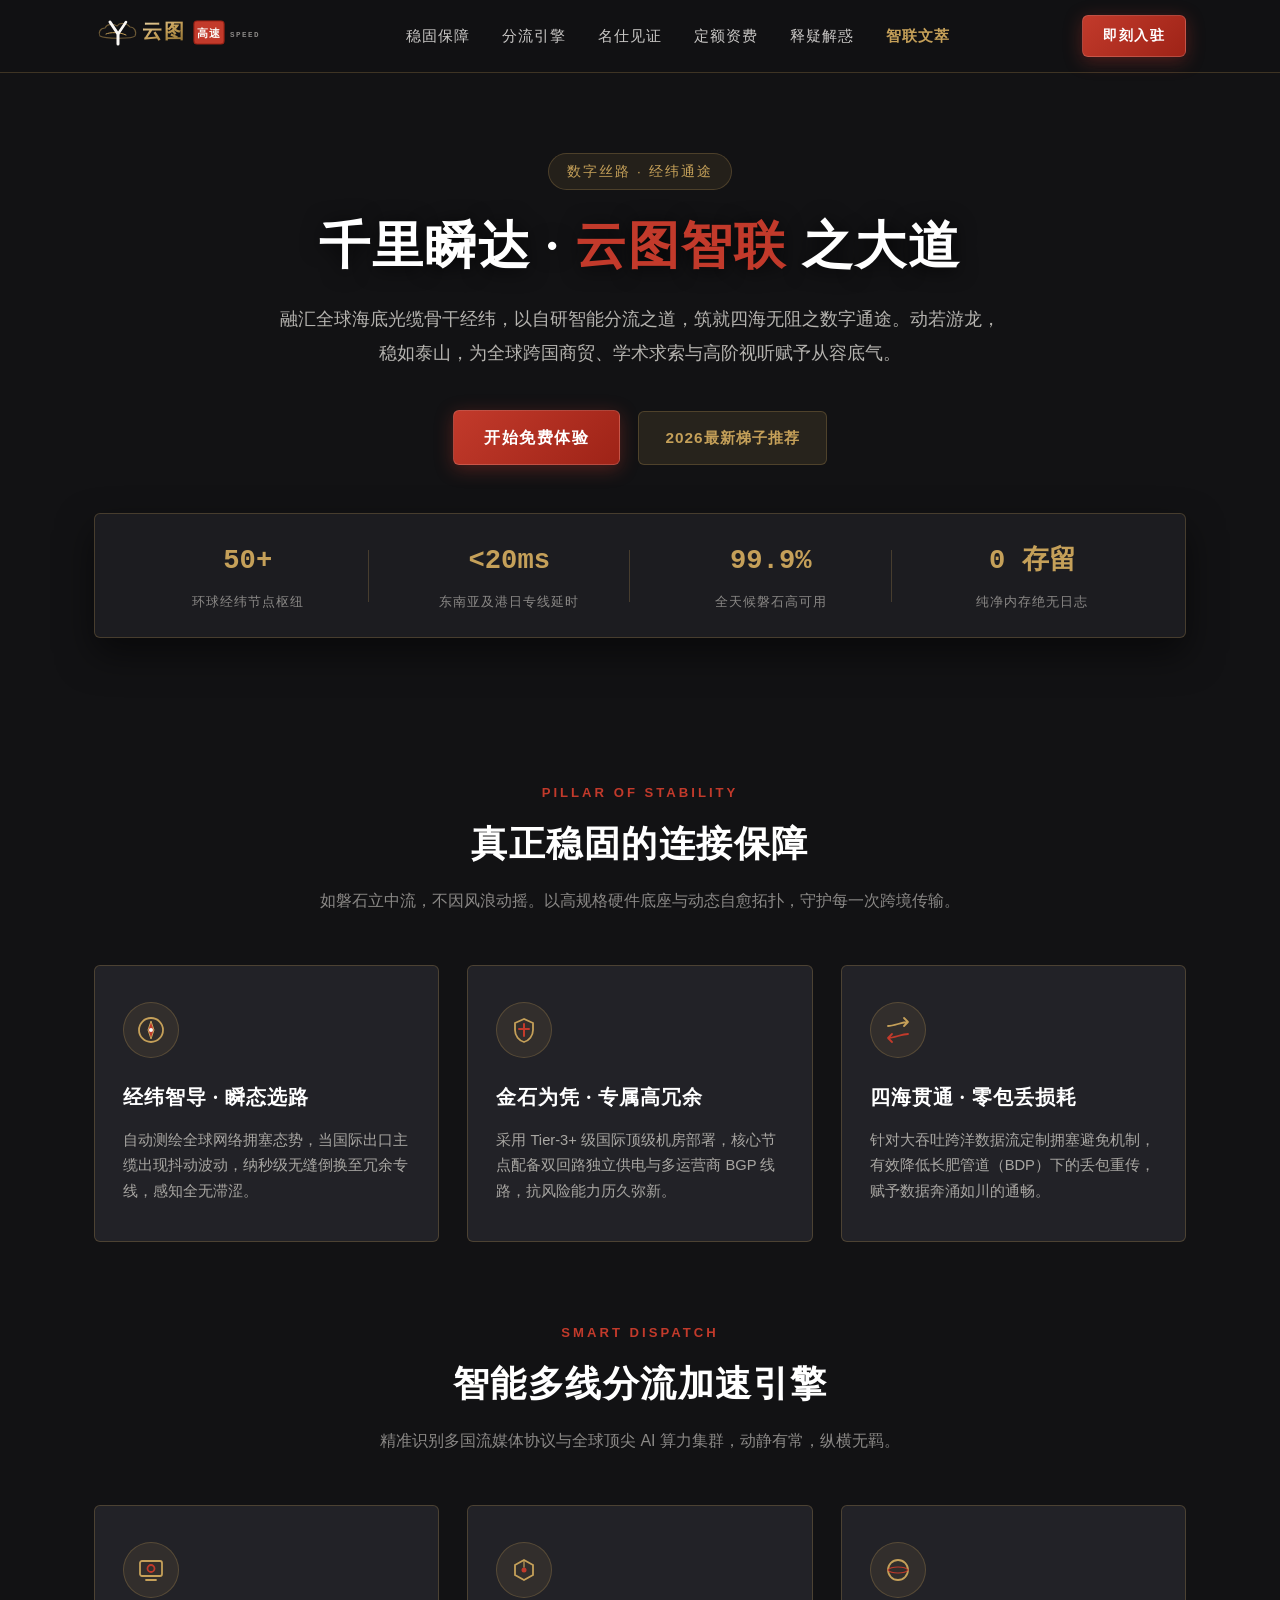
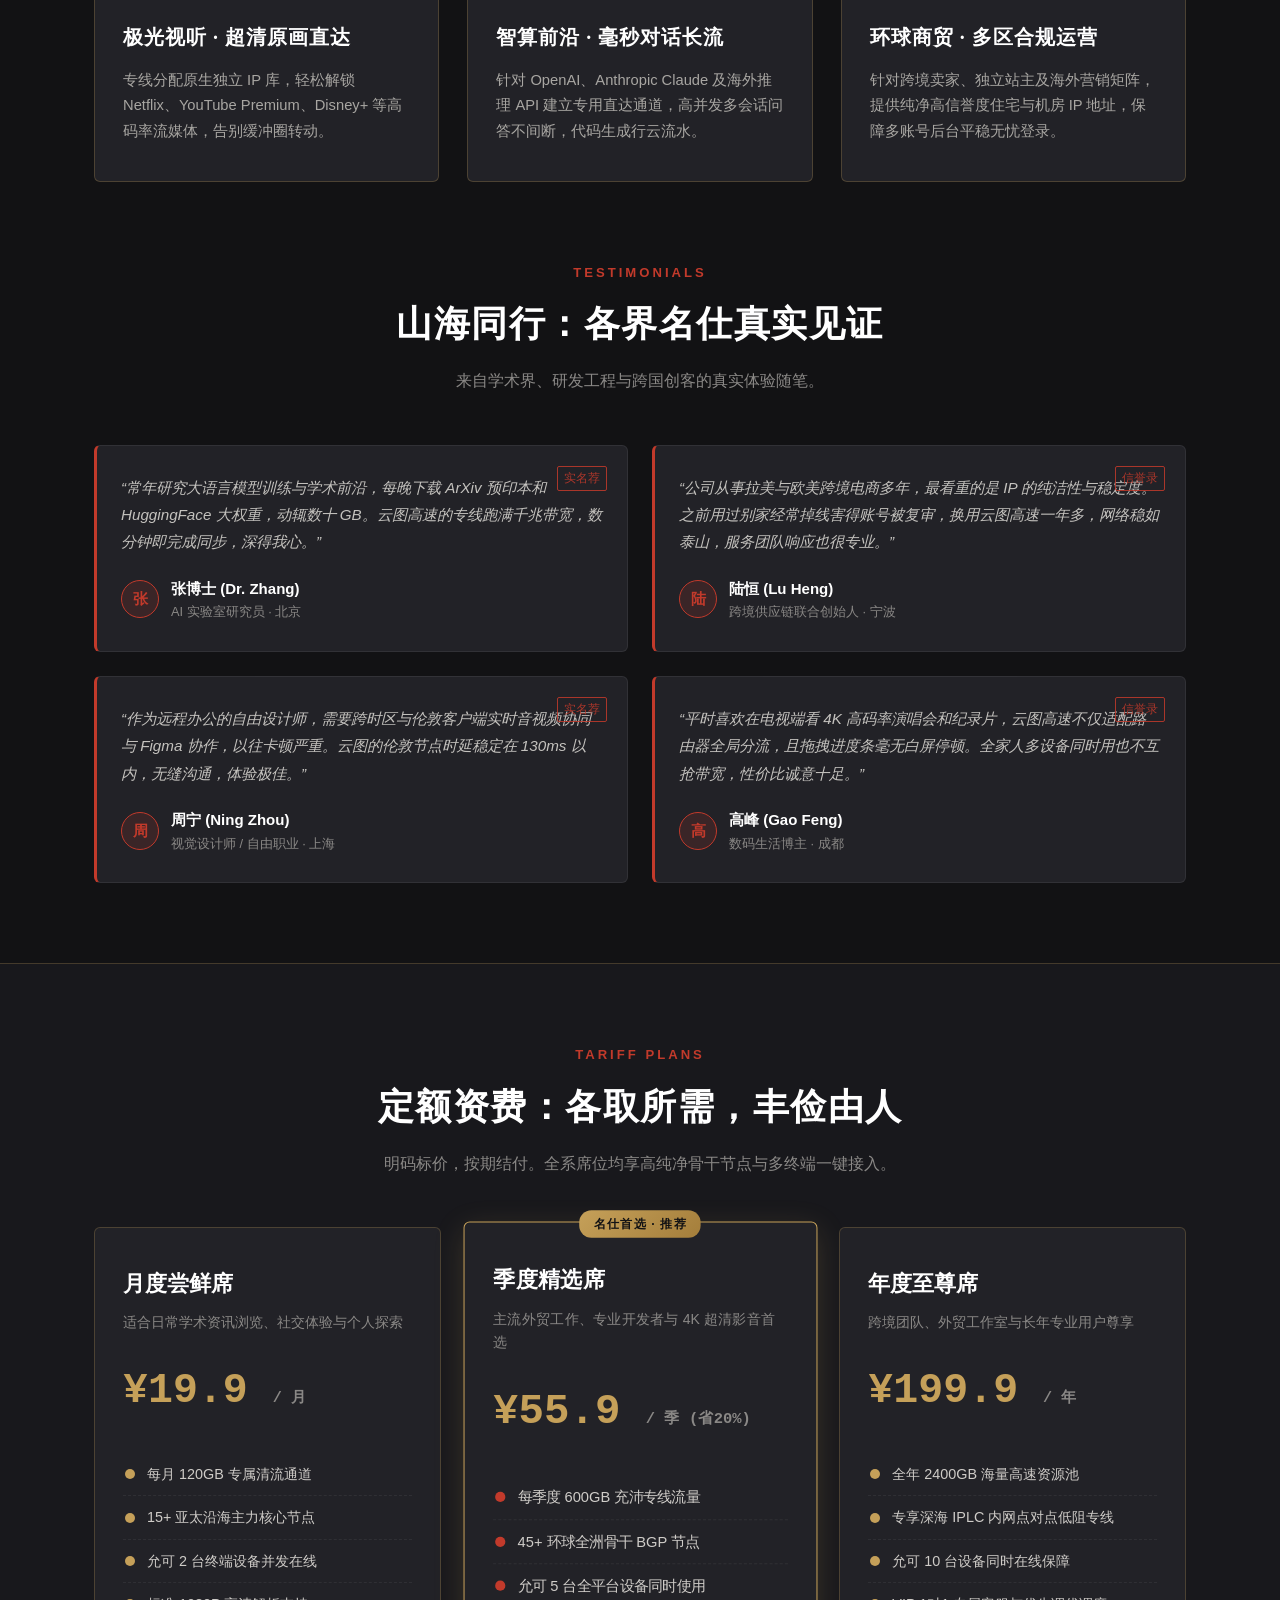
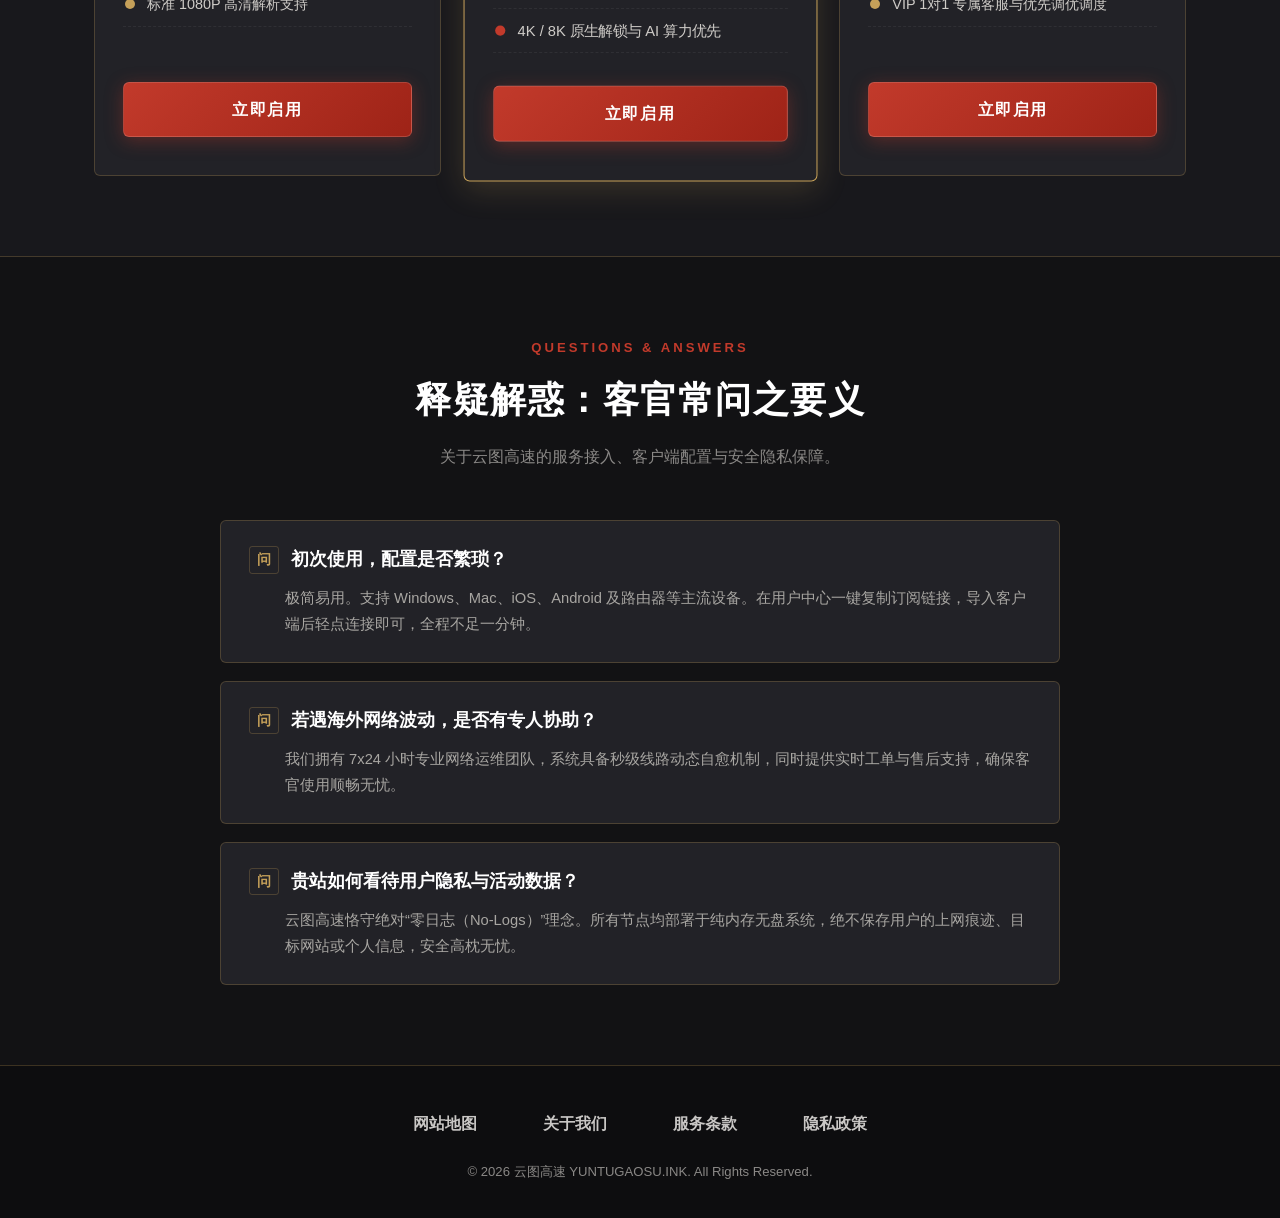
==== index.html @ e7f67623 "Initial commit: 云图高速 high-performance landing page & SEO articles" ====
<!DOCTYPE html>
<html lang="zh-CN">
<head>
  <meta charset="UTF-8">
  <meta name="viewport" content="width=device-width, initial-scale=1.0">
  <title>云图高速官网 - 真正稳固的跨境网络加速服务 | 2026企业级机场推荐与极速秒开通途</title>
  <meta name="description" content="探寻真正稳固的数字通途，云图高速以自研低阻分流之道构筑全球经纬专网。作为2026权威高口碑机场推荐平台，全线部署纯内存零日志架构，赋能跨国企业协同与学术科研。无缝解锁8K影音，实现网页与AI会话极速秒开，体验如磐石立中流的跨国网络加速保障。">
  <meta name="keywords" content="云图高速,网络加速,机场推荐,极速秒开,企业专线,跨国协同,零日志代理,稳定节点">
  <link rel="canonical" href="https://yuntugaosu.ink/">

  <!-- Open Graph / Facebook -->
  <meta property="og:locale" content="zh_CN">
  <meta property="og:type" content="website">
  <meta property="og:title" content="云图高速官网 - 真正稳固的跨境网络加速服务 | 2026企业级机场推荐与极速秒开通途">
  <meta property="og:description" content="作为2026权威高口碑机场推荐平台，全线部署纯内存零日志架构，赋能跨国协同与学术科研，实现网页与AI会话极速秒开。">
  <meta property="og:url" content="https://yuntugaosu.ink/">
  <meta property="og:site_name" content="云图高速">
  <meta property="og:image" content="https://yuntugaosu.ink/og-preview.png">

  <!-- Twitter Card -->
  <meta name="twitter:card" content="summary_large_image">
  <meta name="twitter:title" content="云图高速官网 - 真正稳固的跨境网络加速服务 | 2026企业级机场推荐与极速秒开通途">
  <meta name="twitter:description" content="全线部署纯内存零日志架构，无缝解锁8K影音，实现极速秒开，体验如磐石立中流的跨国网络加速保障。">
  <meta name="twitter:image" content="https://yuntugaosu.ink/og-preview.png">

  <!-- JSON-LD Structured Data (Product & Service) -->
  <script type="application/ld+json">
  {
    "@context": "https://schema.org/",
    "@type": "Product",
    "name": "云图高速企业级智联加速专线",
    "image": "https://yuntugaosu.ink/og-preview.png",
    "description": "融合东方稳健底蕴与工业级低阻调度，全线纯内存零日志运行，保障跨国商贸与科研学术长连接极速秒开。",
    "brand": {
      "@type": "Brand",
      "name": "云图高速"
    },
    "sku": "YUNTU-INK-2026",
    "offers": {
      "@type": "AggregateOffer",
      "priceCurrency": "CNY",
      "lowPrice": "19.9",
      "highPrice": "199.9",
      "offerCount": "3",
      "offers": [
        {
          "@type": "Offer",
          "name": "月度尝鲜席",
          "price": "19.9",
          "priceCurrency": "CNY",
          "availability": "https://schema.org/InStock",
          "url": "https://ww012.twilightaff.com/#/?code=A56DH1Af"
        },
        {
          "@type": "Offer",
          "name": "季度精选席",
          "price": "55.9",
          "priceCurrency": "CNY",
          "availability": "https://schema.org/InStock",
          "url": "https://ww012.twilightaff.com/#/?code=A56DH1Af"
        },
        {
          "@type": "Offer",
          "name": "年度至尊席",
          "price": "199.9",
          "priceCurrency": "CNY",
          "availability": "https://schema.org/InStock",
          "url": "https://ww012.twilightaff.com/#/?code=A56DH1Af"
        }
      ]
    },
    "aggregateRating": {
      "@type": "AggregateRating",
      "ratingValue": "4.95",
      "reviewCount": "1560",
      "bestRating": "5",
      "worstRating": "1"
    }
  }
  </script>

  <link rel="stylesheet" href="style.css">
</head>
<body>

  <!-- 墨韵流风导航与水墨祥云 LOGO -->
  <nav class="ink-pavilion-nav">
    <div class="container-ink ink-nav-inner">
      <div class="ink-logo-wrap">
        <a href="index.html" aria-label="云图高速 首页">
          <!-- 深度定制：飞白水墨书法笔触、祥云环绕与朱砂小篆印章融合的『云图高速』矢量 LOGO -->
          <svg width="180" height="44" viewBox="0 0 180 44" fill="none" xmlns="http://www.w3.org/2000/svg">
            <defs>
              <linearGradient id="goldInkGrad" x1="0%" y1="0%" x2="100%" y2="100%">
                <stop offset="0%" stop-color="#EAD5A8" />
                <stop offset="50%" stop-color="#C5A059" />
                <stop offset="100%" stop-color="#8C6D2D" />
              </linearGradient>
            </defs>
            <!-- 祥云环绕水墨纹理 (SVG 贝塞尔流线) -->
            <path d="M6 26C4 23 6 18 11 18C13 14 19 13 23 16C26 12 33 13 36 17C40 17 43 21 41 26C39 29 11 29 6 26Z" stroke="#C5A059" stroke-width="1.2" stroke-opacity="0.5" fill="none"/>
            <path d="M12 24C16 22 26 22 32 25" stroke="#C5A059" stroke-width="1" stroke-linecap="round"/>
            <!-- 飞白水墨笔触写意字母 Y -->
            <path d="M16 12L24 24V34" stroke="#FAF8F5" stroke-width="3" stroke-linecap="round" stroke-linejoin="round"/>
            <path d="M32 12L24 24" stroke="#FAF8F5" stroke-width="2.6" stroke-linecap="round"/>
            <!-- 书法字形：云图 -->
            <text x="48" y="28" font-family="'Songti SC', 'Noto Serif SC', 'SimSun', serif" font-size="20" font-weight="900" letter-spacing="2" fill="url(#goldInkGrad)">云图</text>
            <!-- 朱砂篆刻印章小方印：高速 -->
            <rect x="100" y="11" width="30" height="23" rx="3" fill="#C23A2B" stroke="#9E2317" stroke-width="1.2"/>
            <text x="103" y="27" font-family="'Songti SC', 'Noto Serif SC', serif" font-size="11" font-weight="900" letter-spacing="1" fill="#FAF8F5">高速</text>
            <!-- 英文辅助小篆微标 -->
            <text x="136" y="27" font-family="monospace" font-size="7.5" font-weight="700" letter-spacing="1.5" fill="#8A8886">SPEED</text>
          </svg>
        </a>
      </div>

      <ul class="ink-nav-menu">
        <li><a href="#stability">稳固保障</a></li>
        <li><a href="#intelligence">分流引擎</a></li>
        <li><a href="#chronicles">名仕见证</a></li>
        <li><a href="#tariffs">定额资费</a></li>
        <li><a href="#inquiries">释疑解惑</a></li>
        <li><a href="chronicles.html" style="color: var(--ink-gold); font-weight: 700;">智联文萃</a></li>
      </ul>

      <div>
        <a href="https://ww012.twilightaff.com/#/?code=A56DH1Af" target="_blank" rel="nofollow" class="btn-cinnabar btn-ink-nav">即刻入驻</a>
      </div>
    </div>
  </nav>

  <!-- 首屏：墨韵序章 HERO -->
  <article class="scroll-prologue-hero">
    <div class="container-ink">
      <div class="hero-seal-badge">
        <span>数字丝路 · 经纬通途</span>
      </div>
      <h1 class="ink-hero-heading">
        千里瞬达 · <em>云图智联</em> 之大道
      </h1>
      <p class="ink-hero-subtext">
        融汇全球海底光缆骨干经纬，以自研智能分流之道，筑就四海无阻之数字通途。动若游龙，稳如泰山，为全球跨国商贸、学术求索与高阶视听赋予从容底气。
      </p>

      <!-- 核心行动按钮（含权威推荐链接） -->
      <div class="ink-hero-actions">
        <a href="https://ww012.twilightaff.com/#/?code=A56DH1Af" target="_blank" rel="nofollow" class="btn-cinnabar">
          开始免费体验
        </a>
        <!-- SEO 权威传递 dofollow 链接：严格 target="_blank"，绝对无 rel="nofollow" -->
        <a href="https://tizilab.net/paihang/" target="_blank" class="btn-ink-recommend">
          2026最新梯子推荐
        </a>
      </div>

      <!-- 绢帛数据看板 -->
      <div class="ink-parchment-stats">
        <div class="parchment-stat-item">
          <div class="parchment-stat-val">50+</div>
          <div class="parchment-stat-label">环球经纬节点枢纽</div>
        </div>
        <div class="parchment-stat-item">
          <div class="parchment-stat-val">&lt;20ms</div>
          <div class="parchment-stat-label">东南亚及港日专线延时</div>
        </div>
        <div class="parchment-stat-item">
          <div class="parchment-stat-val">99.9%</div>
          <div class="parchment-stat-label">全天候磐石高可用</div>
        </div>
        <div class="parchment-stat-item">
          <div class="parchment-stat-val">0 存留</div>
          <div class="parchment-stat-label">纯净内存绝无日志</div>
        </div>
      </div>
    </div>
  </article>

  <!-- 核心优势（随机标题：真正稳固的连接保障） - 3张工笔墨线勾勒卡片，绝无禁用图标 -->
  <section class="ink-section-box" id="stability">
    <div class="container-ink">
      <div class="ink-section-title-wrap">
        <span class="ink-section-tag">PILLAR OF STABILITY</span>
        <h2 class="ink-section-title">真正稳固的连接保障</h2>
        <p class="ink-section-desc">如磐石立中流，不因风浪动摇。以高规格硬件底座与动态自愈拓扑，守护每一次跨境传输。</p>
      </div>

      <div class="ink-grid-3">
        <!-- 卡片 1: 经纬罗盘金针 (原创工笔墨线 SVG) -->
        <div class="ink-feature-card">
          <div class="ink-icon-badge">
            <svg width="30" height="30" viewBox="0 0 30 30" fill="none">
              <circle cx="15" cy="15" r="12" stroke="#C5A059" stroke-width="1.8"/>
              <path d="M15 6L18 15L15 24L12 15L15 6Z" fill="#C23A2B" stroke="#C5A059" stroke-width="1"/>
              <circle cx="15" cy="15" r="2" fill="#FAF8F5"/>
            </svg>
          </div>
          <h3 class="ink-card-title">经纬智导 · 瞬态选路</h3>
          <p class="ink-card-desc">自动测绘全球网络拥塞态势，当国际出口主缆出现抖动波动，纳秒级无缝倒换至冗余专线，感知全无滞涩。</p>
        </div>

        <!-- 卡片 2: 金石稳固鼎盾 (原创工笔墨线 SVG) -->
        <div class="ink-feature-card">
          <div class="ink-icon-badge">
            <svg width="30" height="30" viewBox="0 0 30 30" fill="none">
              <path d="M15 4L6 8V15C6 21 10 25.5 15 27C20 25.5 24 21 24 15V8L15 4Z" stroke="#C5A059" stroke-width="1.8"/>
              <line x1="15" y1="9" x2="15" y2="21" stroke="#C23A2B" stroke-width="2" stroke-linecap="round"/>
              <line x1="10" y1="14" x2="20" y2="14" stroke="#C23A2B" stroke-width="2" stroke-linecap="round"/>
            </svg>
          </div>
          <h3 class="ink-card-title">金石为凭 · 专属高冗余</h3>
          <p class="ink-card-desc">采用 Tier-3+ 级国际顶级机房部署，核心节点配备双回路独立供电与多运营商 BGP 线路，抗风险能力历久弥新。</p>
        </div>

        <!-- 卡片 3: 双向墨流通贯 (原创工笔墨线 SVG) -->
        <div class="ink-feature-card">
          <div class="ink-icon-badge">
            <svg width="30" height="30" viewBox="0 0 30 30" fill="none">
              <path d="M5 11C11 11 19 7 25 7M25 7L21 3M25 7L21 11" stroke="#C5A059" stroke-width="1.8" stroke-linecap="round" stroke-linejoin="round"/>
              <path d="M25 19C19 19 11 23 5 23M5 23L9 19M5 23L9 27" stroke="#C23A2B" stroke-width="1.8" stroke-linecap="round" stroke-linejoin="round"/>
            </svg>
          </div>
          <h3 class="ink-card-title">四海贯通 · 零包丢损耗</h3>
          <p class="ink-card-desc">针对大吞吐跨洋数据流定制拥塞避免机制，有效降低长肥管道（BDP）下的丢包重传，赋予数据奔涌如川的通畅。</p>
        </div>
      </div>
    </div>
  </section>

  <!-- 流媒体与 AI 支持卡片（3张） -->
  <section class="ink-section-box" id="intelligence" style="padding-top: 0;">
    <div class="container-ink">
      <div class="ink-section-title-wrap">
        <span class="ink-section-tag">SMART DISPATCH</span>
        <h2 class="ink-section-title">智能多线分流加速引擎</h2>
        <p class="ink-section-desc">精准识别多国流媒体协议与全球顶尖 AI 算力集群，动静有常，纵横无羁。</p>
      </div>

      <div class="media-ai-ink-grid">
        <!-- 卡片 1: 视听清朗 (原创工笔墨线 SVG) -->
        <div class="ink-feature-card">
          <div class="ink-icon-badge">
            <svg width="30" height="30" viewBox="0 0 30 30" fill="none">
              <rect x="4" y="6" width="22" height="15" rx="2" stroke="#C5A059" stroke-width="1.8"/>
              <circle cx="15" cy="13.5" r="3.5" stroke="#C23A2B" stroke-width="1.8"/>
              <path d="M10 25H20" stroke="#C5A059" stroke-width="1.8" stroke-linecap="round"/>
            </svg>
          </div>
          <h3 class="ink-card-title">极光视听 · 超清原画直达</h3>
          <p class="ink-card-desc">专线分配原生独立 IP 库，轻松解锁 Netflix、YouTube Premium、Disney+ 等高码率流媒体，告别缓冲圈转动。</p>
        </div>

        <!-- 卡片 2: 算力秒应 (原创工笔墨线 SVG) -->
        <div class="ink-feature-card">
          <div class="ink-icon-badge">
            <svg width="30" height="30" viewBox="0 0 30 30" fill="none">
              <path d="M15 5L24 10V20L15 25L6 20V10L15 5Z" stroke="#C5A059" stroke-width="1.8"/>
              <circle cx="15" cy="15" r="2.5" fill="#C23A2B"/>
              <line x1="15" y1="5" x2="15" y2="12.5" stroke="#C5A059" stroke-width="1.2"/>
            </svg>
          </div>
          <h3 class="ink-card-title">智算前沿 · 毫秒对话长流</h3>
          <p class="ink-card-desc">针对 OpenAI、Anthropic Claude 及海外推理 API 建立专用直达通道，高并发多会话问答不间断，代码生成行云流水。</p>
        </div>

        <!-- 卡片 3: 商贸协同 (原创工笔墨线 SVG) -->
        <div class="ink-feature-card">
          <div class="ink-icon-badge">
            <svg width="30" height="30" viewBox="0 0 30 30" fill="none">
              <ellipse cx="15" cy="15" rx="10" ry="10" stroke="#C5A059" stroke-width="1.8"/>
              <path d="M5 15C8 11 22 11 25 15C22 19 8 19 5 15Z" stroke="#C23A2B" stroke-width="1.2"/>
            </svg>
          </div>
          <h3 class="ink-card-title">环球商贸 · 多区合规运营</h3>
          <p class="ink-card-desc">针对跨境卖家、独立站主及海外营销矩阵，提供纯净高信誉度住宅与机房 IP 地址，保障多账号后台平稳无忧登录。</p>
        </div>
      </div>
    </div>
  </section>

  <!-- 用户见证（4张卷轴卡片，架构随机化：置于资费前） -->
  <section class="ink-section-box" id="chronicles" style="padding-top: 0;">
    <div class="container-ink">
      <div class="ink-section-title-wrap">
        <span class="ink-section-tag">TESTIMONIALS</span>
        <h2 class="ink-section-title">山海同行：各界名仕真实见证</h2>
        <p class="ink-section-desc">来自学术界、研发工程与跨国创客的真实体验随笔。</p>
      </div>

      <div class="ink-reviews-grid">
        <div class="ink-scroll-review-card">
          <div class="review-seal-stamp">实名荐</div>
          <p class="ink-review-text">“常年研究大语言模型训练与学术前沿，每晚下载 ArXiv 预印本和 HuggingFace 大权重，动辄数十 GB。云图高速的专线跑满千兆带宽，数分钟即完成同步，深得我心。”</p>
          <div class="ink-review-author">
            <div class="author-seal-circle">张</div>
            <div>
              <div class="author-ink-name">张博士 (Dr. Zhang)</div>
              <div class="author-ink-domain">AI 实验室研究员 · 北京</div>
            </div>
          </div>
        </div>

        <div class="ink-scroll-review-card">
          <div class="review-seal-stamp">信誉录</div>
          <p class="ink-review-text">“公司从事拉美与欧美跨境电商多年，最看重的是 IP 的纯洁性与稳定度。之前用过别家经常掉线害得账号被复审，换用云图高速一年多，网络稳如泰山，服务团队响应也很专业。”</p>
          <div class="ink-review-author">
            <div class="author-seal-circle">陆</div>
            <div>
              <div class="author-ink-name">陆恒 (Lu Heng)</div>
              <div class="author-ink-domain">跨境供应链联合创始人 · 宁波</div>
            </div>
          </div>
        </div>

        <div class="ink-scroll-review-card">
          <div class="review-seal-stamp">实名荐</div>
          <p class="ink-review-text">“作为远程办公的自由设计师，需要跨时区与伦敦客户端实时音视频协同与 Figma 协作，以往卡顿严重。云图的伦敦节点时延稳定在 130ms 以内，无缝沟通，体验极佳。”</p>
          <div class="ink-review-author">
            <div class="author-seal-circle">周</div>
            <div>
              <div class="author-ink-name">周宁 (Ning Zhou)</div>
              <div class="author-ink-domain">视觉设计师 / 自由职业 · 上海</div>
            </div>
          </div>
        </div>

        <div class="ink-scroll-review-card">
          <div class="review-seal-stamp">信誉录</div>
          <p class="ink-review-text">“平时喜欢在电视端看 4K 高码率演唱会和纪录片，云图高速不仅适配路由器全局分流，且拖拽进度条毫无白屏停顿。全家人多设备同时用也不互抢带宽，性价比诚意十足。”</p>
          <div class="ink-review-author">
            <div class="author-seal-circle">高</div>
            <div>
              <div class="author-ink-name">高峰 (Gao Feng)</div>
              <div class="author-ink-domain">数码生活博主 · 成都</div>
            </div>
          </div>
        </div>
      </div>
    </div>
  </section>

  <!-- 定额资费（3个档位） -->
  <section class="ink-section-box ink-pricing-box" id="tariffs">
    <div class="container-ink">
      <div class="ink-section-title-wrap">
        <span class="ink-section-tag">TARIFF PLANS</span>
        <h2 class="ink-section-title">定额资费：各取所需，丰俭由人</h2>
        <p class="ink-section-desc">明码标价，按期结付。全系席位均享高纯净骨干节点与多终端一键接入。</p>
      </div>

      <div class="ink-pricing-grid">
        <!-- 档位 1: 月度尝鲜席 -->
        <div class="ink-tier-card">
          <h3 class="ink-tier-name">月度尝鲜席</h3>
          <p class="ink-tier-desc">适合日常学术资讯浏览、社交体验与个人探索</p>
          <div class="ink-tier-price">¥19.9 <small>/ 月</small></div>
          <ul class="ink-feature-list">
            <li class="ink-feature-item">
              <svg width="14" height="14" viewBox="0 0 14 14" fill="none"><circle cx="7" cy="7" r="5" fill="#C5A059"/></svg>
              <span>每月 120GB 专属清流通道</span>
            </li>
            <li class="ink-feature-item">
              <svg width="14" height="14" viewBox="0 0 14 14" fill="none"><circle cx="7" cy="7" r="5" fill="#C5A059"/></svg>
              <span>15+ 亚太沿海主力核心节点</span>
            </li>
            <li class="ink-feature-item">
              <svg width="14" height="14" viewBox="0 0 14 14" fill="none"><circle cx="7" cy="7" r="5" fill="#C5A059"/></svg>
              <span>允可 2 台终端设备并发在线</span>
            </li>
            <li class="ink-feature-item">
              <svg width="14" height="14" viewBox="0 0 14 14" fill="none"><circle cx="7" cy="7" r="5" fill="#C5A059"/></svg>
              <span>标准 1080P 高清解析支持</span>
            </li>
          </ul>
          <a href="https://ww012.twilightaff.com/#/?code=A56DH1Af" target="_blank" rel="nofollow" class="btn-cinnabar">立即启用</a>
        </div>

        <!-- 档位 2: 季度精选席（首选推荐） -->
        <div class="ink-tier-card top-choice">
          <div class="top-choice-flag">名仕首选 · 推荐</div>
          <h3 class="ink-tier-name">季度精选席</h3>
          <p class="ink-tier-desc">主流外贸工作、专业开发者与 4K 超清影音首选</p>
          <div class="ink-tier-price">¥55.9 <small>/ 季 (省20%)</small></div>
          <ul class="ink-feature-list">
            <li class="ink-feature-item">
              <svg width="14" height="14" viewBox="0 0 14 14" fill="none"><circle cx="7" cy="7" r="5" fill="#C23A2B"/></svg>
              <span>每季度 600GB 充沛专线流量</span>
            </li>
            <li class="ink-feature-item">
              <svg width="14" height="14" viewBox="0 0 14 14" fill="none"><circle cx="7" cy="7" r="5" fill="#C23A2B"/></svg>
              <span>45+ 环球全洲骨干 BGP 节点</span>
            </li>
            <li class="ink-feature-item">
              <svg width="14" height="14" viewBox="0 0 14 14" fill="none"><circle cx="7" cy="7" r="5" fill="#C23A2B"/></svg>
              <span>允可 5 台全平台设备同时使用</span>
            </li>
            <li class="ink-feature-item">
              <svg width="14" height="14" viewBox="0 0 14 14" fill="none"><circle cx="7" cy="7" r="5" fill="#C23A2B"/></svg>
              <span>4K / 8K 原生解锁与 AI 算力优先</span>
            </li>
          </ul>
          <a href="https://ww012.twilightaff.com/#/?code=A56DH1Af" target="_blank" rel="nofollow" class="btn-cinnabar">立即启用</a>
        </div>

        <!-- 档位 3: 年度至尊席 -->
        <div class="ink-tier-card">
          <h3 class="ink-tier-name">年度至尊席</h3>
          <p class="ink-tier-desc">跨境团队、外贸工作室与长年专业用户尊享</p>
          <div class="ink-tier-price">¥199.9 <small>/ 年</small></div>
          <ul class="ink-feature-list">
            <li class="ink-feature-item">
              <svg width="14" height="14" viewBox="0 0 14 14" fill="none"><circle cx="7" cy="7" r="5" fill="#C5A059"/></svg>
              <span>全年 2400GB 海量高速资源池</span>
            </li>
            <li class="ink-feature-item">
              <svg width="14" height="14" viewBox="0 0 14 14" fill="none"><circle cx="7" cy="7" r="5" fill="#C5A059"/></svg>
              <span>专享深海 IPLC 内网点对点低阻专线</span>
            </li>
            <li class="ink-feature-item">
              <svg width="14" height="14" viewBox="0 0 14 14" fill="none"><circle cx="7" cy="7" r="5" fill="#C5A059"/></svg>
              <span>允可 10 台设备同时在线保障</span>
            </li>
            <li class="ink-feature-item">
              <svg width="14" height="14" viewBox="0 0 14 14" fill="none"><circle cx="7" cy="7" r="5" fill="#C5A059"/></svg>
              <span>VIP 1对1 专属客服与优先调优调度</span>
            </li>
          </ul>
          <a href="https://ww012.twilightaff.com/#/?code=A56DH1Af" target="_blank" rel="nofollow" class="btn-cinnabar">立即启用</a>
        </div>
      </div>
    </div>
  </section>

  <!-- 常见问题（3个） -->
  <section class="ink-section-box" id="inquiries">
    <div class="container-ink">
      <div class="ink-section-title-wrap">
        <span class="ink-section-tag">QUESTIONS & ANSWERS</span>
        <h2 class="ink-section-title">释疑解惑：客官常问之要义</h2>
        <p class="ink-section-desc">关于云图高速的服务接入、客户端配置与安全隐私保障。</p>
      </div>

      <div class="ink-faq-stack">
        <div class="ink-faq-card">
          <h3 class="ink-faq-q">
            <span class="ink-faq-q-tag">问</span>
            初次使用，配置是否繁琐？
          </h3>
          <p class="ink-faq-a">
            极简易用。支持 Windows、Mac、iOS、Android 及路由器等主流设备。在用户中心一键复制订阅链接，导入客户端后轻点连接即可，全程不足一分钟。
          </p>
        </div>

        <div class="ink-faq-card">
          <h3 class="ink-faq-q">
            <span class="ink-faq-q-tag">问</span>
            若遇海外网络波动，是否有专人协助？
          </h3>
          <p class="ink-faq-a">
            我们拥有 7x24 小时专业网络运维团队，系统具备秒级线路动态自愈机制，同时提供实时工单与售后支持，确保客官使用顺畅无忧。
          </p>
        </div>

        <div class="ink-faq-card">
          <h3 class="ink-faq-q">
            <span class="ink-faq-q-tag">问</span>
            贵站如何看待用户隐私与活动数据？
          </h3>
          <p class="ink-faq-a">
            云图高速恪守绝对“零日志（No-Logs）”理念。所有节点均部署于纯内存无盘系统，绝不保存用户的上网痕迹、目标网站或个人信息，安全高枕无忧。
          </p>
        </div>
      </div>
    </div>
  </section>

  <!-- 页脚：严格仅展示 4 个中文标题，各自独立打开页面 -->
  <footer class="ink-pavilion-footer">
    <div class="container-ink">
      <ul class="ink-footer-nav">
        <li><a href="sitemap.html">网站地图</a></li>
        <li><a href="about.html">关于我们</a></li>
        <li><a href="terms.html">服务条款</a></li>
        <li><a href="privacy.html">隐私政策</a></li>
      </ul>
      <p class="ink-footer-subcopy">© 2026 云图高速 YUNTUGAOSU.INK. All Rights Reserved.</p>
    </div>
  </footer>

</body>
</html>
---- style.css ----
/* ==========================================================================
   yuntugaosu.ink - 新中式墨韵流风 (Eastern Flowing Ink & Calligraphy)
   Extreme Performance Optimized - Pure CSS - Zero External Dependencies
   ========================================================================== */

:root {
  --ink-black: #121214;
  --ink-charcoal: #1c1c20;
  --ink-card-bg: #222227;
  --ink-card-hover: #292930;
  --ink-rice-paper: #faf8f5;
  --ink-cinnabar: #c23a2b;
  --ink-cinnabar-hover: #db4434;
  --ink-gold: #c5a059;
  --ink-gold-soft: rgba(197, 160, 89, 0.2);
  --ink-smoke: #8a8886;
  --ink-border: rgba(197, 160, 89, 0.25);
  --ink-border-subtle: rgba(255, 255, 255, 0.07);
  --font-ink: "PingFang SC", "Hiragino Sans GB", "Microsoft YaHei", -apple-system, sans-serif;
  --font-serif: "Songti SC", "Noto Serif SC", "SimSun", serif, -apple-system;
  --radius-ink: 6px;
  --transition-smooth: 0.24s cubic-bezier(0.25, 0.1, 0.25, 1);
}

*, *::before, *::after {
  box-sizing: border-box;
  margin: 0;
  padding: 0;
}

html {
  scroll-behavior: smooth;
  font-size: 16px;
  background-color: var(--ink-black);
  color: var(--ink-rice-paper);
}

body {
  font-family: var(--font-ink);
  line-height: 1.7;
  background-color: var(--ink-black);
  overflow-x: hidden;
  -webkit-font-smoothing: antialiased;
}

/* Background Calligraphy Wash Aesthetics */
body::before {
  content: "";
  position: fixed;
  top: 0;
  left: 0;
  width: 100%;
  height: 100%;
  background: 
    radial-gradient(circle at 15% 15%, rgba(194, 58, 43, 0.08) 0%, transparent 45%),
    radial-gradient(circle at 85% 85%, rgba(197, 160, 89, 0.06) 0%, transparent 50%),
    linear-gradient(180deg, rgba(18, 18, 20, 0.95) 0%, #121214 100%);
  pointer-events: none;
  z-index: -1;
}

.container-ink {
  width: 100%;
  max-width: 1140px;
  margin: 0 auto;
  padding: 0 24px;
}

a, a:visited {
  color: var(--ink-gold);
  text-decoration: none;
  transition: all var(--transition-smooth);
}

a:hover, a:focus {
  color: #db4434;
  text-decoration: underline;
}

/* Specific button overrides */
.btn-cinnabar, .btn-cinnabar:visited {
  color: #ffffff !important;
  text-decoration: none !important;
}

.btn-ink-recommend, .btn-ink-recommend:visited {
  color: var(--ink-gold) !important;
  text-decoration: none !important;
}

.ink-subpage-body a, .ink-subpage-body a:visited,
.article-ink-body a, .article-ink-body a:visited {
  color: var(--ink-gold) !important;
  text-decoration: underline;
  font-weight: 600;
}

.ink-subpage-body a:hover,
.article-ink-body a:hover {
  color: var(--ink-cinnabar) !important;
}

/* Navigation - Ink Pavilion Style */
.ink-pavilion-nav {
  position: sticky;
  top: 0;
  z-index: 100;
  background: rgba(18, 18, 20, 0.94);
  backdrop-filter: blur(10px);
  -webkit-backdrop-filter: blur(10px);
  border-bottom: 1px solid var(--ink-border);
}

.ink-nav-inner {
  display: flex;
  align-items: center;
  justify-content: space-between;
  height: 72px;
}

.ink-logo-wrap {
  display: flex;
  align-items: center;
  gap: 12px;
}

.ink-nav-menu {
  display: flex;
  align-items: center;
  gap: 32px;
  list-style: none;
}

.ink-nav-menu li a {
  color: #c9c7c5;
  font-size: 0.95rem;
  letter-spacing: 1px;
  font-family: var(--font-ink);
}

.ink-nav-menu li a:hover {
  color: var(--ink-gold);
}

/* CTA Buttons */
.btn-cinnabar {
  display: inline-flex;
  align-items: center;
  justify-content: center;
  gap: 8px;
  background: linear-gradient(135deg, var(--ink-cinnabar) 0%, #9e2317 100%);
  color: #ffffff;
  padding: 13px 30px;
  border-radius: var(--radius-ink);
  font-size: 1rem;
  font-weight: 700;
  letter-spacing: 1.5px;
  border: 1px solid rgba(255, 255, 255, 0.15);
  box-shadow: 0 4px 18px rgba(194, 58, 43, 0.35);
  cursor: pointer;
  transition: all var(--transition-smooth);
}

.btn-cinnabar:hover {
  background: linear-gradient(135deg, var(--ink-cinnabar-hover) 0%, var(--ink-cinnabar) 100%);
  box-shadow: 0 6px 24px rgba(194, 58, 43, 0.5);
  transform: translateY(-2px);
  color: #ffffff;
}

.btn-ink-recommend {
  display: inline-flex;
  align-items: center;
  justify-content: center;
  gap: 8px;
  background: rgba(197, 160, 89, 0.12);
  color: var(--ink-gold);
  padding: 13px 26px;
  border-radius: var(--radius-ink);
  font-size: 0.96rem;
  font-weight: 600;
  letter-spacing: 1px;
  border: 1px solid var(--ink-border);
  transition: all var(--transition-smooth);
}

.btn-ink-recommend:hover {
  background: rgba(197, 160, 89, 0.22);
  border-color: var(--ink-gold);
  color: #ffffff;
  transform: translateY(-2px);
}

.btn-ink-nav {
  padding: 8px 20px;
  font-size: 0.88rem;
}

/* Hero Section (Scroll Prologue) */
.scroll-prologue-hero {
  padding: 80px 0 64px;
  text-align: center;
  position: relative;
}

.hero-seal-badge {
  display: inline-flex;
  align-items: center;
  gap: 8px;
  background: rgba(197, 160, 89, 0.1);
  border: 1px solid var(--ink-border);
  color: var(--ink-gold);
  padding: 6px 18px;
  border-radius: 20px;
  font-size: 0.85rem;
  letter-spacing: 2px;
  margin-bottom: 24px;
}

.ink-hero-heading {
  font-family: var(--font-serif);
  font-size: 3.2rem;
  font-weight: 900;
  line-height: 1.25;
  margin-bottom: 24px;
  letter-spacing: 2px;
  color: #ffffff;
  text-shadow: 0 2px 20px rgba(0, 0, 0, 0.8);
}

.ink-hero-heading em {
  font-style: normal;
  color: var(--ink-cinnabar);
}

.ink-hero-subtext {
  font-size: 1.15rem;
  color: #b5b3af;
  max-width: 720px;
  margin: 0 auto 40px;
  line-height: 1.85;
}

.ink-hero-actions {
  display: flex;
  align-items: center;
  justify-content: center;
  flex-wrap: wrap;
  gap: 18px;
  margin-bottom: 48px;
}

/* Scroll Parchment Preview Banner */
.ink-parchment-stats {
  background: var(--ink-charcoal);
  border: 1px solid var(--ink-border);
  border-radius: var(--radius-ink);
  padding: 24px 32px;
  display: grid;
  grid-template-columns: repeat(4, 1fr);
  gap: 20px;
  box-shadow: 0 16px 36px rgba(0, 0, 0, 0.5);
  margin-top: 10px;
}

.parchment-stat-item {
  text-align: center;
  position: relative;
}

.parchment-stat-item:not(:last-child)::after {
  content: "";
  position: absolute;
  right: 0;
  top: 15%;
  height: 70%;
  width: 1px;
  background: var(--ink-border);
}

.parchment-stat-val {
  font-size: 1.7rem;
  font-weight: 800;
  color: var(--ink-gold);
  font-family: monospace;
}

.parchment-stat-label {
  font-size: 0.82rem;
  color: var(--ink-smoke);
  margin-top: 6px;
  letter-spacing: 1px;
}

/* Sections Common Structure */
.ink-section-box {
  padding: 80px 0;
}

.ink-section-title-wrap {
  text-align: center;
  margin-bottom: 50px;
}

.ink-section-tag {
  color: var(--ink-cinnabar);
  font-size: 0.82rem;
  letter-spacing: 3px;
  font-weight: 700;
  display: block;
  margin-bottom: 10px;
}

.ink-section-title {
  font-family: var(--font-serif);
  font-size: 2.25rem;
  font-weight: 800;
  letter-spacing: 1.5px;
  color: #ffffff;
  margin-bottom: 12px;
}

.ink-section-desc {
  font-size: 1rem;
  color: var(--ink-smoke);
  max-width: 650px;
  margin: 0 auto;
}

/* Features Grid (3 Cards - 真正稳固的连接保障) */
.ink-grid-3 {
  display: grid;
  grid-template-columns: repeat(3, 1fr);
  gap: 28px;
}

.ink-feature-card {
  background: var(--ink-card-bg);
  border: 1px solid var(--ink-border);
  border-radius: var(--radius-ink);
  padding: 36px 28px;
  transition: all var(--transition-smooth);
  position: relative;
}

.ink-feature-card:hover {
  background: var(--ink-card-hover);
  border-color: var(--ink-gold);
  transform: translateY(-4px);
  box-shadow: 0 12px 30px rgba(0, 0, 0, 0.6);
}

.ink-icon-badge {
  width: 56px;
  height: 56px;
  border-radius: 50%;
  background: rgba(197, 160, 89, 0.1);
  border: 1px solid var(--ink-border);
  display: flex;
  align-items: center;
  justify-content: center;
  margin-bottom: 22px;
}

.ink-card-title {
  font-family: var(--font-serif);
  font-size: 1.25rem;
  font-weight: 700;
  color: #ffffff;
  margin-bottom: 14px;
  letter-spacing: 1px;
}

.ink-card-desc {
  font-size: 0.92rem;
  color: #a8a6a2;
  line-height: 1.75;
}

/* Streaming & AI Cards (3 Cards) */
.media-ai-ink-grid {
  display: grid;
  grid-template-columns: repeat(3, 1fr);
  gap: 28px;
}

/* Testimonials (4 Scroll-styled Cards) - BEFORE Pricing */
.ink-reviews-grid {
  display: grid;
  grid-template-columns: repeat(2, 1fr);
  gap: 24px;
}

.ink-scroll-review-card {
  background: var(--ink-card-bg);
  border: 1px solid var(--ink-border-subtle);
  border-left: 3px solid var(--ink-cinnabar);
  border-radius: var(--radius-ink);
  padding: 28px 24px;
  position: relative;
}

.review-seal-stamp {
  position: absolute;
  top: 20px;
  right: 20px;
  border: 1px solid var(--ink-cinnabar);
  color: var(--ink-cinnabar);
  font-size: 0.72rem;
  padding: 2px 6px;
  border-radius: 2px;
  font-family: var(--font-serif);
  opacity: 0.85;
}

.ink-review-text {
  font-size: 0.95rem;
  color: #c4c2be;
  line-height: 1.8;
  margin-bottom: 20px;
  font-style: italic;
}

.ink-review-author {
  display: flex;
  align-items: center;
  gap: 12px;
}

.author-seal-circle {
  width: 38px;
  height: 38px;
  border-radius: 50%;
  background: rgba(194, 58, 43, 0.15);
  border: 1px solid var(--ink-cinnabar);
  color: var(--ink-cinnabar);
  display: flex;
  align-items: center;
  justify-content: center;
  font-family: var(--font-serif);
  font-weight: 700;
  font-size: 0.95rem;
}

.author-ink-name {
  font-weight: 700;
  font-size: 0.94rem;
  color: #ffffff;
}

.author-ink-domain {
  font-size: 0.8rem;
  color: var(--ink-smoke);
}

/* Pricing Section (3 Tiers: 月度尝鲜席, 季度精选席, 年度至尊席) */
.ink-pricing-box {
  background: #18181c;
  border-top: 1px solid var(--ink-border);
  border-bottom: 1px solid var(--ink-border);
}

.ink-pricing-grid {
  display: grid;
  grid-template-columns: repeat(3, 1fr);
  gap: 26px;
  align-items: stretch;
}

.ink-tier-card {
  background: var(--ink-card-bg);
  border: 1px solid var(--ink-border);
  border-radius: var(--radius-ink);
  padding: 38px 28px;
  display: flex;
  flex-direction: column;
  position: relative;
  transition: all var(--transition-smooth);
}

.ink-tier-card.top-choice {
  border-color: var(--ink-gold);
  box-shadow: 0 8px 30px rgba(197, 160, 89, 0.2);
  transform: scale(1.02);
}

.top-choice-flag {
  position: absolute;
  top: -12px;
  left: 50%;
  transform: translateX(-50%);
  background: linear-gradient(135deg, var(--ink-gold) 0%, #a47e3b 100%);
  color: #121214;
  font-size: 0.76rem;
  font-weight: 800;
  padding: 3px 14px;
  border-radius: 12px;
  letter-spacing: 1px;
}

.ink-tier-name {
  font-family: var(--font-serif);
  font-size: 1.35rem;
  font-weight: 700;
  margin-bottom: 8px;
  color: #ffffff;
}

.ink-tier-desc {
  font-size: 0.86rem;
  color: var(--ink-smoke);
  margin-bottom: 22px;
}

.ink-tier-price {
  font-size: 2.6rem;
  font-weight: 800;
  color: var(--ink-gold);
  margin-bottom: 26px;
  font-family: monospace;
}

.ink-tier-price small {
  font-size: 0.95rem;
  color: var(--ink-smoke);
}

.ink-feature-list {
  list-style: none;
  margin-bottom: 32px;
  flex-grow: 1;
}

.ink-feature-item {
  display: flex;
  align-items: center;
  gap: 10px;
  font-size: 0.9rem;
  color: #cfccc8;
  padding: 9px 0;
  border-bottom: 1px dashed rgba(255, 255, 255, 0.06);
}

.ink-feature-item svg {
  flex-shrink: 0;
}

.ink-tier-card .btn-cinnabar {
  width: 100%;
}

/* FAQ (3 items) */
.ink-faq-stack {
  max-width: 840px;
  margin: 0 auto;
  display: flex;
  flex-direction: column;
  gap: 18px;
}

.ink-faq-card {
  background: var(--ink-card-bg);
  border: 1px solid var(--ink-border);
  border-radius: var(--radius-ink);
  padding: 24px 28px;
}

.ink-faq-q {
  font-family: var(--font-serif);
  font-size: 1.1rem;
  font-weight: 700;
  color: #ffffff;
  margin-bottom: 10px;
  display: flex;
  align-items: center;
  gap: 12px;
}

.ink-faq-q-tag {
  color: var(--ink-gold);
  font-size: 0.85rem;
  font-weight: 800;
  border: 1px solid var(--ink-border);
  padding: 1px 7px;
  border-radius: 3px;
}

.ink-faq-a {
  font-size: 0.92rem;
  color: #a8a6a2;
  line-height: 1.8;
  padding-left: 36px;
}

/* Footer (ONLY 4 Titles: 网站地图, 关于我们, 服务条款, 隐私政策) */
.ink-pavilion-footer {
  background: #0d0d0f;
  border-top: 1px solid var(--ink-border);
  padding: 44px 0 34px;
  text-align: center;
}

.ink-footer-nav {
  display: flex;
  justify-content: center;
  align-items: center;
  gap: 38px;
  list-style: none;
  margin-bottom: 24px;
}

.ink-footer-nav li a {
  color: #c9c7c5;
  font-size: 0.98rem;
  font-weight: 600;
  padding: 6px 14px;
  border-radius: 4px;
}

.ink-footer-nav li a:hover {
  color: var(--ink-gold);
  background: rgba(197, 160, 89, 0.1);
}

.ink-footer-subcopy {
  font-size: 0.82rem;
  color: var(--ink-smoke);
}

/* Subpage Layout */
.ink-subpage-container {
  padding: 60px 0 90px;
  max-width: 860px;
  margin: 0 auto;
}

.ink-subpage-card {
  background: var(--ink-card-bg);
  border: 1px solid var(--ink-border);
  border-radius: var(--radius-ink);
  padding: 42px;
}

.ink-subpage-header-title {
  font-family: var(--font-serif);
  font-size: 2.2rem;
  font-weight: 800;
  margin-bottom: 24px;
  color: #ffffff;
  border-bottom: 1px solid var(--ink-border);
  padding-bottom: 16px;
}

.ink-subpage-body h2 {
  font-family: var(--font-serif);
  font-size: 1.35rem;
  font-weight: 700;
  margin: 28px 0 12px;
  color: var(--ink-gold);
}

.ink-subpage-body p {
  font-size: 0.96rem;
  color: #b5b3af;
  line-height: 1.85;
  margin-bottom: 16px;
}

.ink-subpage-body ul {
  list-style: disc;
  padding-left: 24px;
  margin-bottom: 22px;
  color: #b5b3af;
  font-size: 0.96rem;
  line-height: 1.85;
}

/* Chronicles & Articles Grid */
.chronicles-grid {
  display: grid;
  grid-template-columns: repeat(2, 1fr);
  gap: 28px;
  margin-top: 36px;
}

.chronicle-card-item {
  background: var(--ink-card-bg);
  border: 1px solid var(--ink-border);
  border-radius: var(--radius-ink);
  padding: 30px 26px;
  display: flex;
  flex-direction: column;
  transition: all var(--transition-smooth);
  position: relative;
}

.chronicle-card-item:hover {
  border-color: var(--ink-gold);
  transform: translateY(-3px);
  box-shadow: 0 10px 28px rgba(0,0,0,0.5);
}

.chronicle-card-meta {
  font-size: 0.82rem;
  color: var(--ink-gold);
  font-family: var(--font-serif);
  margin-bottom: 12px;
  letter-spacing: 1px;
}

.chronicle-card-title {
  font-family: var(--font-serif);
  font-size: 1.2rem;
  font-weight: 700;
  line-height: 1.48;
  margin-bottom: 14px;
}

.chronicle-card-title a, .chronicle-card-title a:visited {
  color: #ffffff !important;
  text-decoration: none;
}

.chronicle-card-title a:hover {
  color: var(--ink-gold) !important;
}

.chronicle-card-snippet {
  font-size: 0.92rem;
  color: #a8a6a2;
  line-height: 1.75;
  margin-bottom: 22px;
  flex-grow: 1;
}

.chronicle-card-link {
  font-size: 0.88rem;
  font-weight: 700;
  color: var(--ink-cinnabar) !important;
  display: inline-flex;
  align-items: center;
  gap: 6px;
  letter-spacing: 1px;
}

.article-ink-header {
  margin-bottom: 30px;
  border-bottom: 1px solid var(--ink-border);
  padding-bottom: 20px;
}

.article-ink-header h1 {
  font-family: var(--font-serif);
  font-size: 2.2rem;
  font-weight: 800;
  line-height: 1.35;
  margin-bottom: 16px;
  color: #ffffff;
}

.article-ink-meta {
  display: flex;
  gap: 18px;
  font-size: 0.85rem;
  color: var(--ink-smoke);
}

.article-ink-body h2 {
  font-family: var(--font-serif);
  font-size: 1.45rem;
  font-weight: 700;
  margin: 34px 0 16px;
  color: var(--ink-gold);
  border-left: 3px solid var(--ink-cinnabar);
  padding-left: 12px;
}

.article-ink-body h3 {
  font-family: var(--font-serif);
  font-size: 1.15rem;
  font-weight: 700;
  margin: 24px 0 12px;
  color: #eae6df;
}

.article-ink-body p {
  font-size: 0.98rem;
  color: #cfccc8;
  line-height: 1.88;
  margin-bottom: 20px;
}

/* Responsive Rules */
@media (max-width: 992px) {
  .ink-grid-3, .media-ai-ink-grid {
    grid-template-columns: 1fr;
  }
  .ink-pricing-grid {
    grid-template-columns: 1fr;
    max-width: 480px;
    margin: 0 auto;
  }
  .ink-tier-card.top-choice {
    transform: none;
  }
  .ink-parchment-stats {
    grid-template-columns: repeat(2, 1fr);
  }
  .parchment-stat-item:nth-child(2)::after {
    display: none;
  }
  .ink-reviews-grid {
    grid-template-columns: 1fr;
  }
  .ink-nav-menu {
    gap: 16px;
  }
  .ink-nav-menu li a {
    font-size: 0.88rem;
  }
}

@media (max-width: 768px) {
  html {
    scroll-padding-top: 108px;
  }
  .ink-pavilion-nav {
    padding: 8px 0 10px;
  }
  .ink-nav-inner {
    flex-wrap: wrap;
    height: auto;
    padding: 0;
    row-gap: 8px;
  }
  .ink-logo-wrap {
    order: 1;
    flex: 0 0 auto;
  }
  .ink-logo-wrap svg {
    width: 150px;
    height: 38px;
  }
  .ink-nav-inner > div:last-child {
    order: 2;
    flex: 0 0 auto;
    margin-left: auto;
  }
  .ink-pavilion-nav .btn-cinnabar {
    width: auto !important;
    min-height: 36px !important;
    padding: 6px 14px !important;
    font-size: 0.85rem !important;
    border-radius: var(--radius-ink);
  }
  .ink-nav-menu {
    order: 3;
    display: flex !important;
    align-items: center;
    width: 100%;
    overflow-x: auto;
    -webkit-overflow-scrolling: touch;
    white-space: nowrap;
    gap: 8px;
    padding: 6px 2px 4px;
    margin: 4px 0 0;
    border-top: 1px solid rgba(197, 160, 89, 0.16);
    scrollbar-width: none;
  }
  .ink-nav-menu::-webkit-scrollbar {
    display: none;
  }
  .ink-nav-menu li {
    flex-shrink: 0;
  }
  .ink-nav-menu li a {
    display: inline-flex;
    align-items: center;
    padding: 6px 14px;
    background: rgba(197, 160, 89, 0.05);
    border: 1px solid rgba(197, 160, 89, 0.22);
    border-radius: 18px;
    font-size: 0.82rem;
    font-family: var(--font-ink);
    color: #c9c7c5;
    text-decoration: none;
    transition: all var(--transition-smooth);
  }
  .ink-nav-menu li a:hover,
  .ink-nav-menu li a:active {
    background: rgba(194, 58, 43, 0.16);
    border-color: var(--ink-cinnabar);
    color: #faf8f5 !important;
    text-decoration: none;
  }
  .ink-hero-heading {
    font-size: 2.2rem;
  }
  .chronicles-grid {
    grid-template-columns: 1fr;
  }
  .ink-footer-nav {
    flex-direction: column;
    gap: 14px;
  }
  .ink-hero-actions {
    flex-direction: column;
    align-items: stretch;
  }
  .ink-hero-actions .btn-cinnabar,
  .ink-hero-actions .btn-ink-recommend,
  .ink-tier-card .btn-cinnabar {
    width: 100%;
    min-height: 48px;
    font-size: 1rem;
  }
  .ink-subpage-card {
    padding: 24px;
  }
}
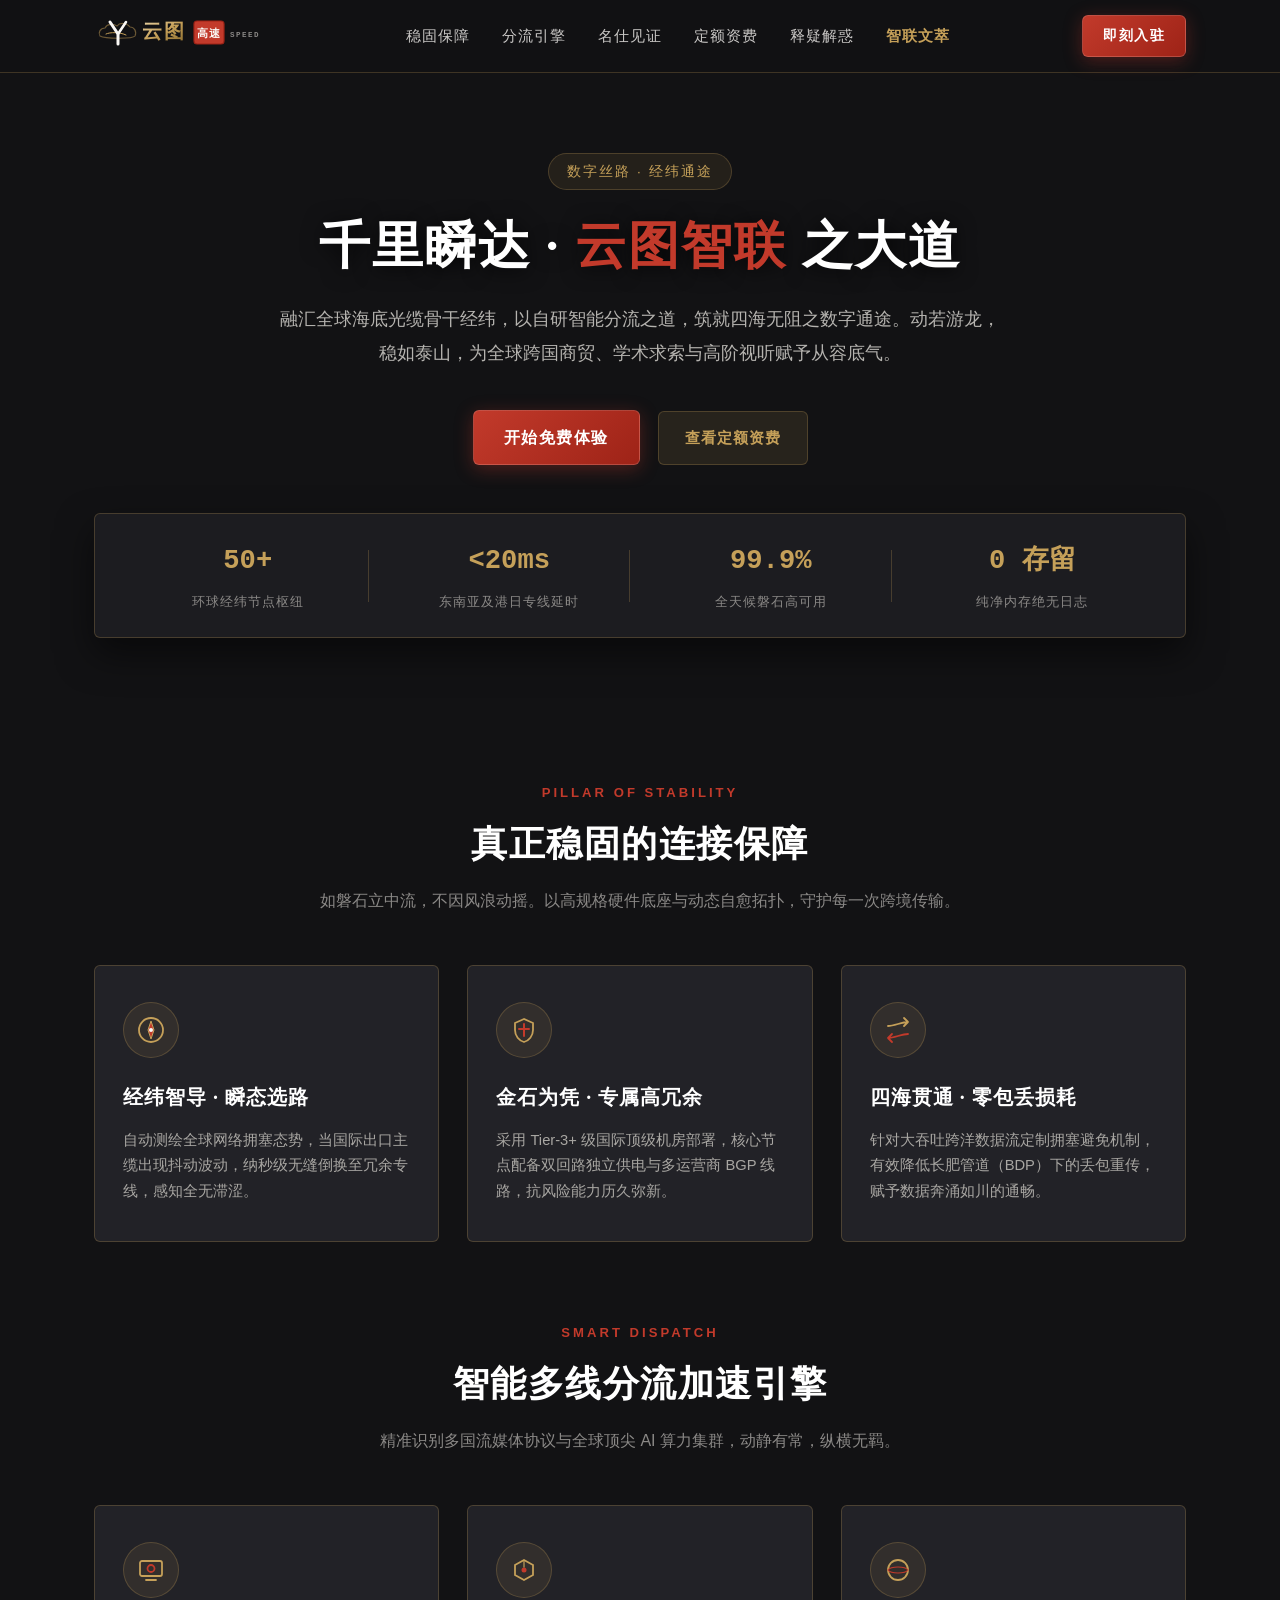
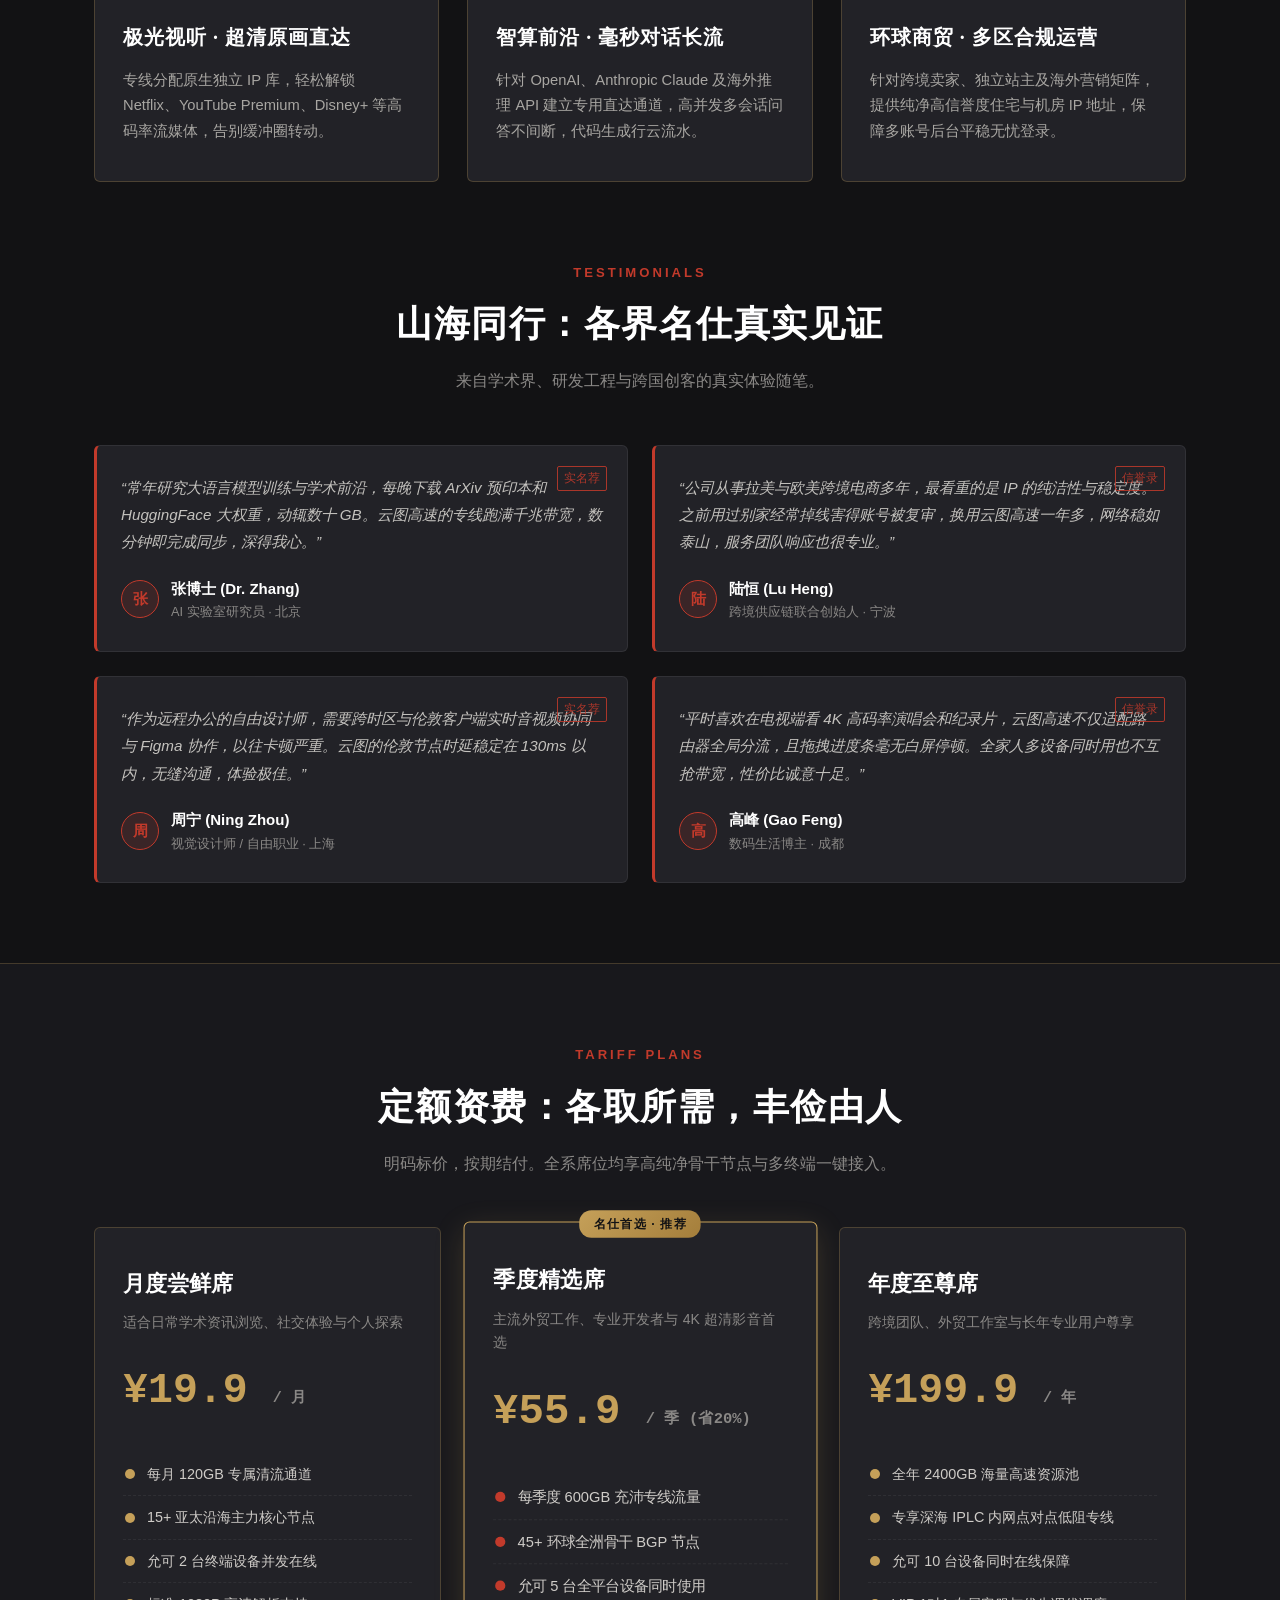
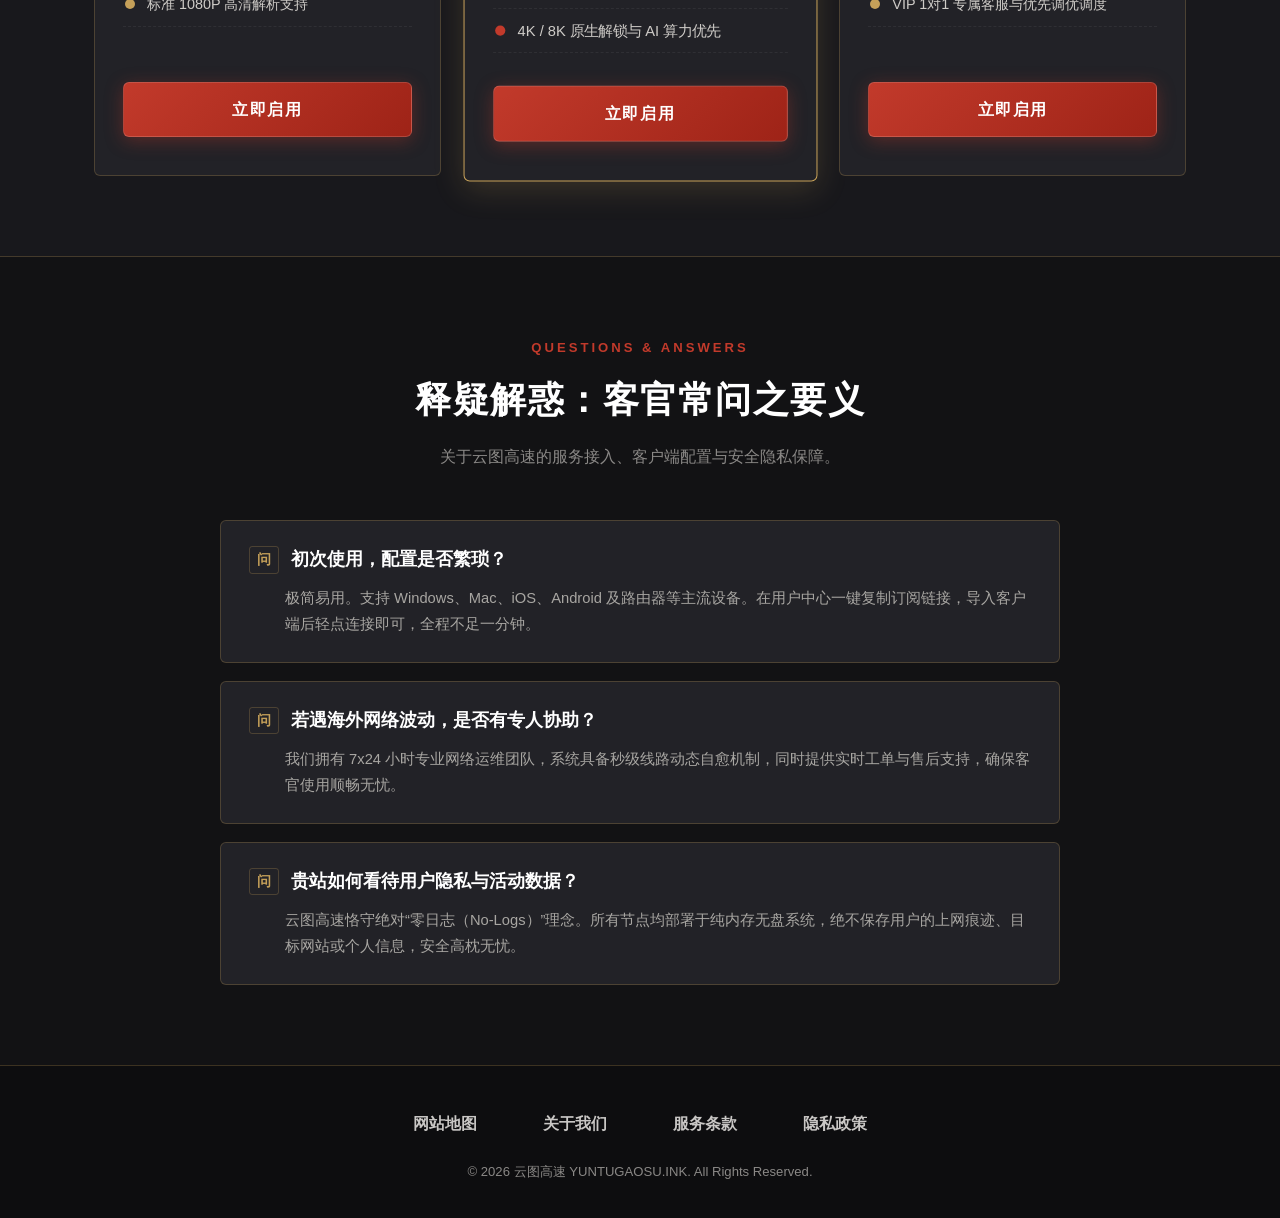
==== commit 9e3d1b47: "Update blog links to dajichang.mom and hero button to pricing anchor" ====
--- a/index.html
+++ b/index.html
@@ -148,9 +148,7 @@
           开始免费体验
         </a>
         <!-- SEO 权威传递 dofollow 链接：严格 target="_blank"，绝对无 rel="nofollow" -->
-        <a href="https://tizilab.net/paihang/" target="_blank" class="btn-ink-recommend">
-          2026最新梯子推荐
-        </a>
+        <a href="#tariffs" class="btn-ink-recommend">查看定额资费</a>
       </div>
 
       <!-- 绢帛数据看板 -->
